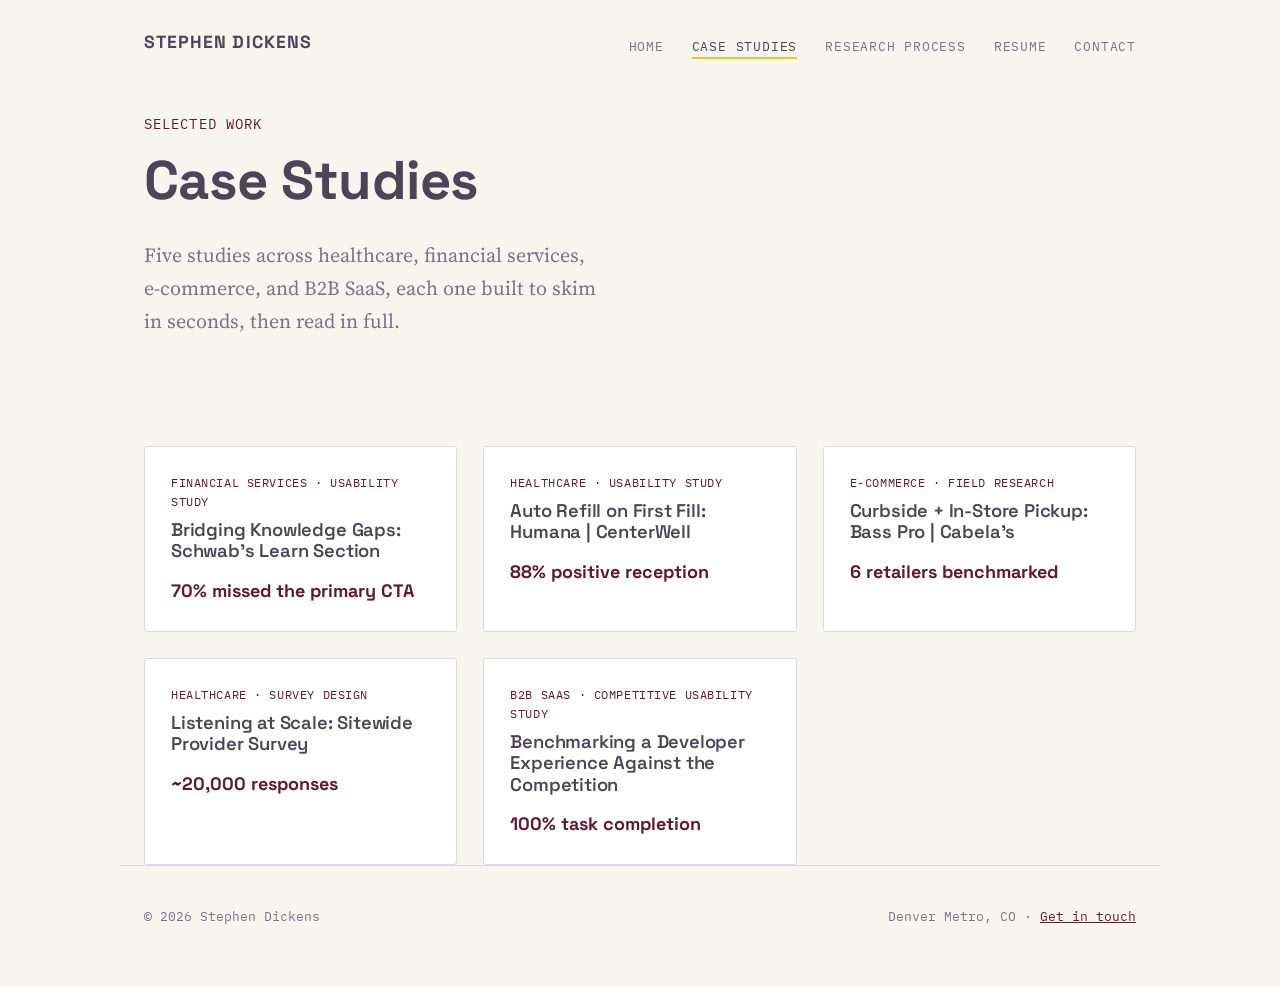
==== case-studies.html @ 7b3053c9 "Add files via upload" ====
<!DOCTYPE html>
<html lang="en">
<head>
<meta charset="UTF-8">
<meta name="viewport" content="width=device-width, initial-scale=1.0">
<title>Case Studies | Stephen Dickens</title>
<link rel="preconnect" href="https://fonts.googleapis.com">
<link href="https://fonts.googleapis.com/css2?family=Space+Grotesk:wght@500;700&family=Source+Serif+4:ital,wght@0,400;0,600;1,400&family=IBM+Plex+Mono:wght@400;500&display=swap" rel="stylesheet">
<link rel="stylesheet" href="style.css?v=27">
</head>
<body>

<nav class="site-nav">
  <a class="brand" href="index.html">Stephen Dickens</a>
  <ul>
    <li><a href="index.html">Home</a></li>
    <li><a href="case-studies.html" class="active">Case Studies</a></li>
    <li><a href="research-process.html">Research Process</a></li>
    <li><a href="resume.html">Resume</a></li>
    <li><a href="contact.html">Contact</a></li>
  </ul>
</nav>

<header class="hero">
  <div class="eyebrow">Selected Work</div>
  <h1>Case Studies</h1>
  <p class="hero-sub">Five studies across healthcare, financial services, e-commerce, and B2B SaaS, each one built to skim in seconds, then read in full.</p>
</header>

<section class="wrap-wide">
  <div class="cs-grid">
    <a class="cs-card" href="case-study-schwab.html">
      <div class="cs-eyebrow">Financial Services · Usability Study</div>
      <h3>Bridging Knowledge Gaps: Schwab's Learn Section</h3>
      <div class="cs-stat">70% missed the primary CTA</div>
    </a>
    <a class="cs-card" href="case-study-humana.html">
      <div class="cs-eyebrow">Healthcare · Usability Study</div>
      <h3>Auto Refill on First Fill: Humana | CenterWell</h3>
      <div class="cs-stat">88% positive reception</div>
    </a>
    <a class="cs-card" href="case-study-bass-pro.html">
      <div class="cs-eyebrow">E-commerce · Field Research</div>
      <h3>Curbside + In-Store Pickup: Bass Pro | Cabela's</h3>
      <div class="cs-stat">6 retailers benchmarked</div>
    </a>
    <a class="cs-card" href="case-study-cigna-survey.html">
      <div class="cs-eyebrow">Healthcare · Survey Design</div>
      <h3>Listening at Scale: Sitewide Provider Survey</h3>
      <div class="cs-stat">~20,000 responses</div>
    </a>
    <a class="cs-card" href="case-study-uipath.html">
      <div class="cs-eyebrow">B2B SaaS · Competitive Usability Study</div>
      <h3>Benchmarking a Developer Experience Against the Competition</h3>
      <div class="cs-stat">100% task completion</div>
    </a>
  </div>
</section>

<footer>
  <div>© 2026 Stephen Dickens</div>
  <div>Denver Metro, CO · <a href="contact.html">Get in touch</a></div>
</footer>

</body>
</html>
---- style.css ----
:root {
  --paper: #F7F5F0;
  --paper-dim: #F0EDF2;
  --ink: #4C4556;
  --ink-soft: #7A7387;
  --teal: #872642;
  --teal-deep: #5E1B2E;
  --amber: #F6C026;
  --rose: #A0D3F9;
  --line: #DCD7E0;
  --radius: 3px;
  --max-w: 780px;
  --max-w-wide: 1040px;
}

@media (prefers-reduced-motion: reduce) {
  * { animation-duration: 0.01ms !important; animation-iteration-count: 1 !important; transition-duration: 0.01ms !important; }
}

* { box-sizing: border-box; }

html { scroll-behavior: smooth; }

body {
  margin: 0;
  background: var(--paper);
  color: var(--ink);
  font-family: 'Source Serif 4', Georgia, serif;
  font-size: 18px;
  line-height: 1.65;
  -webkit-font-smoothing: antialiased;
}

h1, h2, h3, h4 {
  font-family: 'Space Grotesk', sans-serif;
  color: var(--ink);
  line-height: 1.15;
  margin: 0 0 0.5em 0;
  letter-spacing: -0.01em;
}

h1 { font-weight: 700; }
h2 { font-weight: 600; }
h3 { font-weight: 600; font-size: 1.05rem; }

a { color: var(--teal-deep); }
a:hover { color: var(--teal); }

.mono {
  font-family: 'IBM Plex Mono', monospace;
  letter-spacing: 0.01em;
}

/* -------- Nav -------- */
.site-nav {
  display: flex;
  justify-content: space-between;
  align-items: center;
  max-width: var(--max-w-wide);
  margin: 0 auto;
  padding: 28px 24px 12px;
}

.site-nav .brand {
  font-family: 'Space Grotesk', sans-serif;
  font-weight: 700;
  font-size: 1.1rem;
  text-decoration: none;
  color: var(--ink);
}

.site-nav ul {
  list-style: none;
  display: flex;
  gap: 28px;
  margin: 0;
  padding: 0;
}

.site-nav a {
  text-decoration: none;
  font-family: 'IBM Plex Mono', monospace;
  font-size: 0.82rem;
  text-transform: uppercase;
  letter-spacing: 0.06em;
  color: var(--ink-soft);
  border-bottom: 2px solid transparent;
  padding-bottom: 2px;
}

.site-nav a:hover, .site-nav a.active {
  color: var(--ink);
  border-bottom-color: var(--amber);
}

@media (max-width: 640px) {
  .site-nav { flex-direction: column; gap: 14px; align-items: flex-start; }
  .site-nav ul { gap: 18px; flex-wrap: wrap; }
}

/* -------- Field-note tag: signature element -------- */
.tag {
  display: inline-block;
  font-family: 'IBM Plex Mono', monospace;
  font-size: 0.72rem;
  font-weight: 500;
  text-transform: uppercase;
  letter-spacing: 0.05em;
  background: var(--ink);
  color: var(--paper);
  padding: 7px 16px;
  border-radius: 999px;
  line-height: 1.4;
}

.tag.amber { background: var(--amber); color: var(--ink); }
.tag.rose { background: var(--rose); color: var(--ink); }

.tag-row {
  display: flex;
  flex-wrap: wrap;
  gap: 10px;
  margin: 10px 0 0;
}

/* -------- Hero -------- */
.hero {
  max-width: var(--max-w-wide);
  margin: 0 auto;
  padding: 40px 24px 60px;
}

.hero .eyebrow {
  font-family: 'IBM Plex Mono', monospace;
  font-size: 0.85rem;
  color: var(--teal-deep);
  text-transform: uppercase;
  letter-spacing: 0.08em;
  margin-bottom: 14px;
}

.hero h1 {
  font-size: clamp(2.1rem, 5vw, 3.4rem);
  max-width: 14ch;
}

.hero-sub {
  font-family: 'Source Serif 4', serif;
  font-size: 1.25rem;
  color: var(--ink-soft);
  max-width: 46ch;
  margin-top: 18px;
}

/* -------- Layout helpers -------- */
.wrap { max-width: var(--max-w-wide); margin: 0 auto; padding: 0 24px; }
.wrap > p, .wrap > ul { max-width: 640px; }

.about-flex {
  display: flex;
  gap: 36px;
  align-items: flex-start;
}

.about-photo {
  flex-shrink: 0;
}

.about-photo img {
  width: 180px;
  height: 180px;
  border-radius: 50%;
  object-fit: cover;
  border: 3px solid var(--amber);
  display: block;
}

.about-text { max-width: 640px; }
.about-text h2 { margin-top: 0; }
.about-text > p { max-width: none; }

@media (max-width: 640px) {
  .about-flex {
    flex-direction: column;
    align-items: center;
    text-align: center;
  }
  .about-photo img { width: 140px; height: 140px; }
}
.wrap-wide { max-width: var(--max-w-wide); margin: 0 auto; padding: 0 24px; }

section { padding: 46px 0; }
section.divider { border-top: 1px solid var(--line); }

/* -------- Strength / stat grid -------- */
.stat-strip {
  display: flex;
  gap: 20px;
  background: var(--ink);
  color: var(--paper);
  border-radius: var(--radius);
  padding: 30px;
  margin: 24px 0;
}

.stat-strip > div {
  flex: 1 1 0;
  min-width: 0;
}

@media (max-width: 640px) {
  .stat-strip { flex-direction: column; }
}

.stat-strip .stat-num {
  font-family: 'Space Grotesk', sans-serif;
  font-weight: 700;
  font-size: 2.4rem;
  color: var(--amber);
  display: block;
  line-height: 1;
}

.stat-strip .stat-label {
  font-family: 'IBM Plex Mono', monospace;
  font-size: 0.78rem;
  text-transform: uppercase;
  letter-spacing: 0.04em;
  color: var(--paper);
  opacity: 0.85;
  margin-top: 8px;
  display: block;
}

.strength-grid {
  display: grid;
  grid-template-columns: repeat(auto-fit, minmax(230px, 1fr));
  gap: 22px;
  margin-top: 20px;
  margin-bottom: 20px;
}

.strength-grid .item h3 {
  color: var(--teal-deep);
  margin-bottom: 6px;
}

.strength-grid .item p {
  margin: 0;
  font-size: 0.98rem;
  color: var(--ink-soft);
}

/* -------- Buttons / CTA -------- */
.btn {
  display: inline-block;
  font-family: 'IBM Plex Mono', monospace;
  font-size: 0.85rem;
  text-transform: uppercase;
  letter-spacing: 0.05em;
  text-decoration: none;
  background: var(--ink);
  color: var(--paper);
  padding: 12px 22px;
  border-radius: var(--radius);
  border: 1px solid var(--ink);
}

.btn:hover { background: var(--teal-deep); border-color: var(--teal-deep); color: var(--paper); }

.btn.outline {
  background: transparent;
  color: var(--ink);
}
.btn.outline:hover { background: var(--ink); color: var(--paper); }

/* -------- Case study cards (index) -------- */
.cs-grid {
  display: grid;
  grid-template-columns: repeat(auto-fit, minmax(280px, 1fr));
  gap: 26px;
  margin-top: 28px;
}

.cs-card {
  background: white;
  border: 1px solid var(--line);
  border-radius: var(--radius);
  padding: 26px;
  text-decoration: none;
  color: var(--ink);
  display: block;
  position: relative;
  transition: transform 0.15s ease, box-shadow 0.15s ease;
}

.cs-card:hover {
  transform: translateY(-3px);
  box-shadow: 0 8px 20px rgba(28,43,57,0.08);
}

.cs-card .cs-eyebrow {
  font-family: 'IBM Plex Mono', monospace;
  font-size: 0.72rem;
  text-transform: uppercase;
  color: var(--teal-deep);
  letter-spacing: 0.05em;
}

.cs-card h3 {
  margin-top: 8px;
  font-size: 1.15rem;
}

.cs-card .cs-stat {
  margin-top: 14px;
  font-family: 'Space Grotesk', sans-serif;
  font-weight: 700;
  color: var(--teal-deep);
}

/* -------- Case study page -------- */
.cs-header {
  max-width: var(--max-w-wide);
  margin: 0 auto;
  padding: 10px 24px 30px;
}

.cs-header .company {
  font-family: 'IBM Plex Mono', monospace;
  font-size: 0.85rem;
  text-transform: uppercase;
  letter-spacing: 0.06em;
  color: var(--teal-deep);
}

.cs-header h1 {
  font-size: clamp(1.9rem, 4vw, 2.7rem);
  max-width: 22ch;
  margin-top: 10px;
}

.skim-box {
  max-width: var(--max-w-wide);
  margin: 0 auto 10px;
  padding: 0 24px;
}

.problem-outcome {
  background: var(--paper-dim);
  border-left: 4px solid var(--rose);
  border-radius: var(--radius);
  padding: 22px 26px;
  margin: 26px 0;
  font-size: 1.05rem;
}

.problem-outcome strong { color: var(--teal-deep); }

details.full-detail {
  max-width: var(--max-w-wide);
  margin: 10px auto 60px;
  padding: 0 24px;
}

details.full-detail summary {
  cursor: pointer;
  list-style: none;
  font-family: 'IBM Plex Mono', monospace;
  text-transform: uppercase;
  font-size: 0.85rem;
  letter-spacing: 0.06em;
  color: var(--ink);
  background: var(--paper-dim);
  border: 1px solid var(--line);
  border-radius: var(--radius);
  padding: 14px 20px;
  display: flex;
  justify-content: space-between;
  align-items: center;
}

details.full-detail summary::-webkit-details-marker { display: none; }

details.full-detail summary::after {
  content: "+ Expand";
  color: var(--teal-deep);
}

details.full-detail[open] summary::after {
  content: "\2212 Collapse";
}

details.full-detail summary:focus-visible,
a:focus-visible, button:focus-visible {
  outline: 2px solid var(--amber);
  outline-offset: 2px;
}

.detail-body { max-width: var(--max-w-wide); margin: 0 auto; padding-top: 30px; }
.detail-body > p, .detail-body > ul, .detail-body .finding, .detail-body blockquote.pull { max-width: 640px; }

.detail-body h3 {
  margin-top: 38px;
  padding-bottom: 8px;
  border-bottom: 1px solid var(--line);
  color: var(--teal-deep);
}

.detail-body h3:first-child { margin-top: 10px; }

.finding {
  margin: 20px 0;
  padding-left: 18px;
  border-left: 3px solid var(--amber);
}

.finding .finding-stat {
  font-family: 'Space Grotesk', sans-serif;
  font-weight: 700;
  color: var(--teal-deep);
}

.blueprint {
  margin: 30px 0 12px;
  border: 1px solid var(--line);
  border-radius: var(--radius);
  overflow: hidden;
}

.blueprint-title {
  background: var(--ink);
  color: var(--paper);
  font-family: 'Space Grotesk', sans-serif;
  font-weight: 700;
  font-size: 0.9rem;
  padding: 12px 16px;
}

.bp-header-row, .bp-row {
  display: grid;
  grid-template-columns: 130px repeat(6, 1fr);
}

.bp-header-row { background: var(--paper-dim); }

.bp-header-cell {
  padding: 8px 8px;
  font-family: 'IBM Plex Mono', monospace;
  font-size: 0.66rem;
  text-transform: uppercase;
  letter-spacing: 0.02em;
  color: var(--ink-soft);
  border-right: 1px solid var(--line);
}
.bp-header-cell:last-child { border-right: none; }
.bp-header-cell:first-child { background: var(--ink); }

.bp-row { border-top: 1px solid var(--line); }

.bp-label {
  background: var(--paper-dim);
  font-family: 'IBM Plex Mono', monospace;
  font-size: 0.65rem;
  text-transform: uppercase;
  letter-spacing: 0.02em;
  color: var(--ink-soft);
  padding: 10px 10px;
  display: flex;
  align-items: center;
  border-right: 1px solid var(--line);
}

.bp-cell {
  padding: 9px 9px;
  font-family: 'Source Serif 4', serif;
  font-size: 0.78rem;
  color: var(--ink);
  border-right: 1px solid var(--line);
  display: flex;
  align-items: center;
  line-height: 1.3;
}
.bp-cell:last-child { border-right: none; }

.bp-cell.empty {
  color: var(--line);
  font-family: 'IBM Plex Mono', monospace;
}

.bp-row.customer .bp-cell { background: rgba(246,192,38,0.16); }
.bp-row.frontstage-emp .bp-cell, .bp-row.frontstage-tech .bp-cell { background: rgba(160,211,249,0.18); }
.bp-row.backstage .bp-cell { background: rgba(76,69,86,0.06); }
.bp-row.support .bp-cell { background: rgba(135,38,66,0.06); }

.bp-cell.friction {
  border: 1.5px solid var(--teal) !important;
  background: rgba(135,38,66,0.14) !important;
  font-weight: 500;
}

.bp-cell.improved {
  border: 1.5px solid var(--amber) !important;
  background: rgba(246,192,38,0.28) !important;
  font-weight: 500;
}

.blueprint-caption {
  font-family: 'IBM Plex Mono', monospace;
  font-size: 0.75rem;
  color: var(--ink-soft);
  padding: 10px 16px 14px;
  background: var(--paper-dim);
}

.cs-visual {
  max-width: 640px;
  margin: 26px 0;
}

.cs-visual svg {
  width: 100%;
  height: auto;
  border-radius: var(--radius);
}

.cs-visual figcaption {
  font-family: 'IBM Plex Mono', monospace;
  font-size: 0.75rem;
  color: var(--ink-soft);
  margin-top: 8px;
}

.stat-bar-row {
  display: flex;
  align-items: center;
  gap: 14px;
  margin-bottom: 12px;
}

.stat-bar-label {
  font-family: 'IBM Plex Mono', monospace;
  font-size: 0.8rem;
  color: var(--ink);
  width: 140px;
  flex-shrink: 0;
}

.stat-bar-track {
  flex: 1;
  background: var(--paper-dim);
  border-radius: var(--radius);
  overflow: hidden;
  height: 26px;
}

.stat-bar-fill {
  height: 100%;
  display: flex;
  align-items: center;
  justify-content: flex-end;
  padding-right: 10px;
  font-family: 'IBM Plex Mono', monospace;
  font-size: 0.75rem;
  font-weight: 500;
  color: var(--ink);
  box-sizing: border-box;
}

.stat-bar-fill.rose { background: var(--teal); color: var(--paper); }
.stat-bar-fill.blue { background: var(--rose); }

blockquote.pull {
  font-family: 'Source Serif 4', serif;
  font-style: italic;
  font-size: 1.15rem;
  color: var(--ink);
  border-left: 3px solid var(--teal);
  margin: 22px 0;
  padding: 6px 0 6px 22px;
}

.timeline-note {
  font-family: 'IBM Plex Mono', monospace;
  font-size: 0.8rem;
  color: var(--ink-soft);
}

footer {
  max-width: var(--max-w-wide);
  margin: 0 auto;
  padding: 40px 24px 60px;
  border-top: 1px solid var(--line);
  font-family: 'IBM Plex Mono', monospace;
  font-size: 0.8rem;
  color: var(--ink-soft);
  display: flex;
  justify-content: space-between;
  flex-wrap: wrap;
  gap: 12px;
}
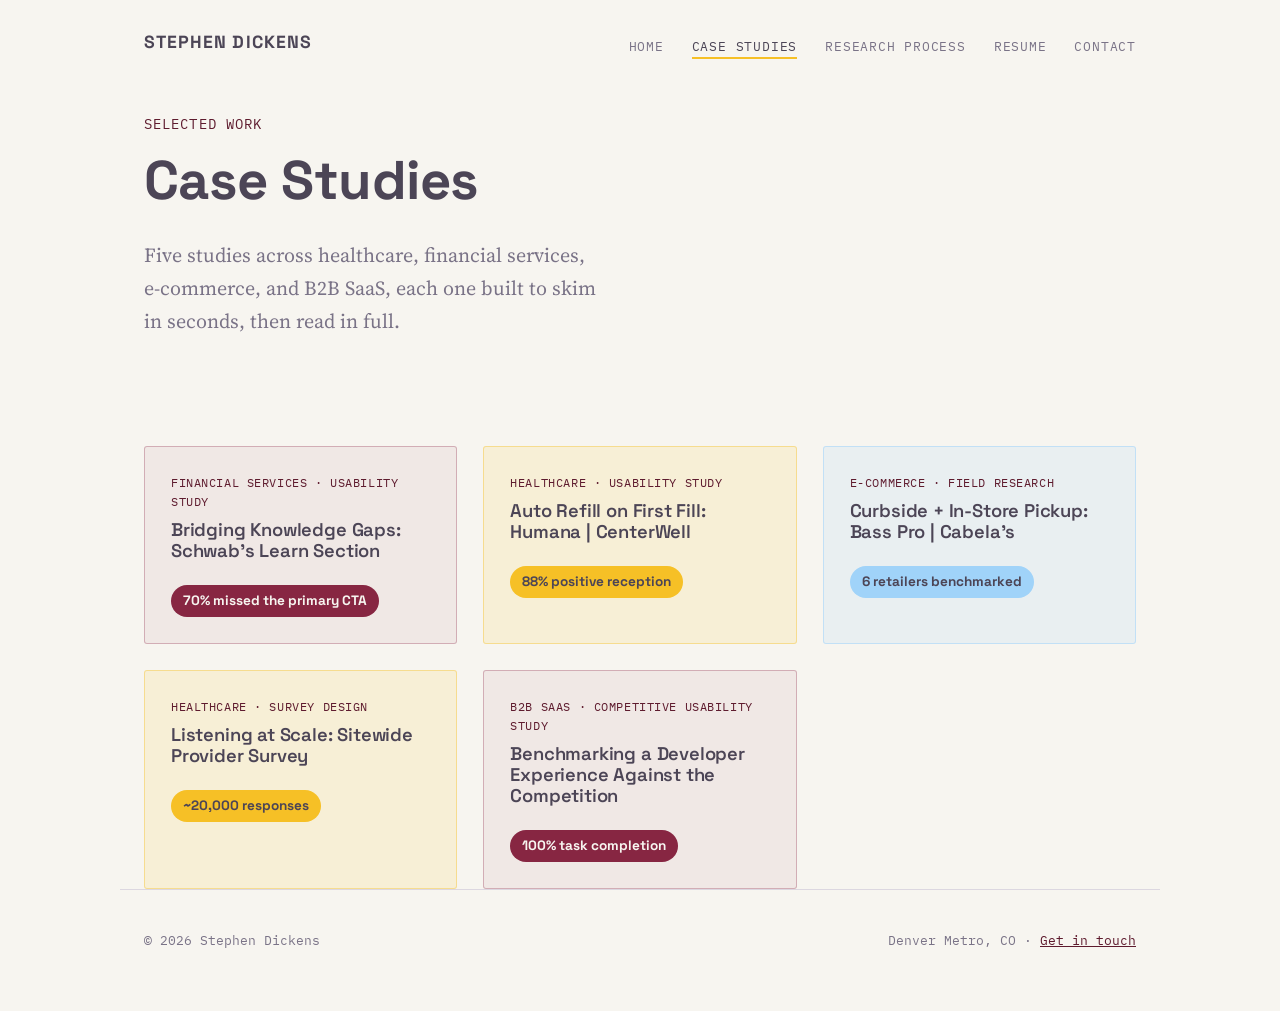
==== commit 0880af2b: "Add files via upload" ====
--- a/case-studies.html
+++ b/case-studies.html
@@ -6,7 +6,7 @@
 <title>Case Studies | Stephen Dickens</title>
 <link rel="preconnect" href="https://fonts.googleapis.com">
 <link href="https://fonts.googleapis.com/css2?family=Space+Grotesk:wght@500;700&family=Source+Serif+4:ital,wght@0,400;0,600;1,400&family=IBM+Plex+Mono:wght@400;500&display=swap" rel="stylesheet">
-<link rel="stylesheet" href="style.css?v=27">
+<link rel="stylesheet" href="style.css?v=29">
 </head>
 <body>
 
@@ -29,27 +29,27 @@
 
 <section class="wrap-wide">
   <div class="cs-grid">
-    <a class="cs-card" href="case-study-schwab.html">
+    <a class="cs-card variant-maroon" href="case-study-schwab.html">
       <div class="cs-eyebrow">Financial Services · Usability Study</div>
       <h3>Bridging Knowledge Gaps: Schwab's Learn Section</h3>
       <div class="cs-stat">70% missed the primary CTA</div>
     </a>
-    <a class="cs-card" href="case-study-humana.html">
+    <a class="cs-card variant-gold" href="case-study-humana.html">
       <div class="cs-eyebrow">Healthcare · Usability Study</div>
       <h3>Auto Refill on First Fill: Humana | CenterWell</h3>
       <div class="cs-stat">88% positive reception</div>
     </a>
-    <a class="cs-card" href="case-study-bass-pro.html">
+    <a class="cs-card variant-blue" href="case-study-bass-pro.html">
       <div class="cs-eyebrow">E-commerce · Field Research</div>
       <h3>Curbside + In-Store Pickup: Bass Pro | Cabela's</h3>
       <div class="cs-stat">6 retailers benchmarked</div>
     </a>
-    <a class="cs-card" href="case-study-cigna-survey.html">
+    <a class="cs-card variant-gold" href="case-study-cigna-survey.html">
       <div class="cs-eyebrow">Healthcare · Survey Design</div>
       <h3>Listening at Scale: Sitewide Provider Survey</h3>
       <div class="cs-stat">~20,000 responses</div>
     </a>
-    <a class="cs-card" href="case-study-uipath.html">
+    <a class="cs-card variant-maroon" href="case-study-uipath.html">
       <div class="cs-eyebrow">B2B SaaS · Competitive Usability Study</div>
       <h3>Benchmarking a Developer Experience Against the Competition</h3>
       <div class="cs-stat">100% task completion</div>
--- a/style.css
+++ b/style.css
@@ -98,7 +98,7 @@
   .site-nav ul { gap: 18px; flex-wrap: wrap; }
 }
 
-/* -------- Field-note tag: signature element -------- */
+/* -------- Field-note tag: signature element (now solid pill chips) -------- */
 .tag {
   display: inline-block;
   font-family: 'IBM Plex Mono', monospace;
@@ -155,16 +155,19 @@
 /* -------- Layout helpers -------- */
 .wrap { max-width: var(--max-w-wide); margin: 0 auto; padding: 0 24px; }
 .wrap > p, .wrap > ul { max-width: 640px; }
-
+.wrap-wide { max-width: var(--max-w-wide); margin: 0 auto; padding: 0 24px; }
+
+section { padding: 46px 0; }
+section.divider { border-top: 1px solid var(--line); }
+
+/* -------- About photo -------- */
 .about-flex {
   display: flex;
   gap: 36px;
   align-items: flex-start;
 }
 
-.about-photo {
-  flex-shrink: 0;
-}
+.about-photo { flex-shrink: 0; }
 
 .about-photo img {
   width: 180px;
@@ -180,17 +183,9 @@
 .about-text > p { max-width: none; }
 
 @media (max-width: 640px) {
-  .about-flex {
-    flex-direction: column;
-    align-items: center;
-    text-align: center;
-  }
+  .about-flex { flex-direction: column; align-items: center; text-align: center; }
   .about-photo img { width: 140px; height: 140px; }
 }
-.wrap-wide { max-width: var(--max-w-wide); margin: 0 auto; padding: 0 24px; }
-
-section { padding: 46px 0; }
-section.divider { border-top: 1px solid var(--line); }
 
 /* -------- Strength / stat grid -------- */
 .stat-strip {
@@ -203,14 +198,7 @@
   margin: 24px 0;
 }
 
-.stat-strip > div {
-  flex: 1 1 0;
-  min-width: 0;
-}
-
-@media (max-width: 640px) {
-  .stat-strip { flex-direction: column; }
-}
+.stat-strip > div { flex: 1 1 0; min-width: 0; }
 
 .stat-strip .stat-num {
   font-family: 'Space Grotesk', sans-serif;
@@ -232,6 +220,10 @@
   display: block;
 }
 
+@media (max-width: 640px) {
+  .stat-strip { flex-direction: column; }
+}
+
 .strength-grid {
   display: grid;
   grid-template-columns: repeat(auto-fit, minmax(230px, 1fr));
@@ -240,16 +232,8 @@
   margin-bottom: 20px;
 }
 
-.strength-grid .item h3 {
-  color: var(--teal-deep);
-  margin-bottom: 6px;
-}
-
-.strength-grid .item p {
-  margin: 0;
-  font-size: 0.98rem;
-  color: var(--ink-soft);
-}
+.strength-grid .item h3 { color: var(--teal-deep); margin-bottom: 6px; }
+.strength-grid .item p { margin: 0; font-size: 0.98rem; color: var(--ink-soft); }
 
 /* -------- Buttons / CTA -------- */
 .btn {
@@ -267,11 +251,7 @@
 }
 
 .btn:hover { background: var(--teal-deep); border-color: var(--teal-deep); color: var(--paper); }
-
-.btn.outline {
-  background: transparent;
-  color: var(--ink);
-}
+.btn.outline { background: transparent; color: var(--ink); }
 .btn.outline:hover { background: var(--ink); color: var(--paper); }
 
 /* -------- Case study cards (index) -------- */
@@ -294,10 +274,7 @@
   transition: transform 0.15s ease, box-shadow 0.15s ease;
 }
 
-.cs-card:hover {
-  transform: translateY(-3px);
-  box-shadow: 0 8px 20px rgba(28,43,57,0.08);
-}
+.cs-card:hover { transform: translateY(-3px); box-shadow: 0 8px 20px rgba(28,43,57,0.08); }
 
 .cs-card .cs-eyebrow {
   font-family: 'IBM Plex Mono', monospace;
@@ -307,17 +284,28 @@
   letter-spacing: 0.05em;
 }
 
-.cs-card h3 {
-  margin-top: 8px;
-  font-size: 1.15rem;
-}
+.cs-card h3 { margin-top: 8px; font-size: 1.15rem; }
 
 .cs-card .cs-stat {
+  display: inline-block;
   margin-top: 14px;
   font-family: 'Space Grotesk', sans-serif;
   font-weight: 700;
-  color: var(--teal-deep);
-}
+  font-size: 0.85rem;
+  padding: 5px 12px;
+  border-radius: 999px;
+  background: var(--ink);
+  color: var(--paper);
+}
+
+.cs-card.variant-maroon { background: rgba(135,38,66,0.06); border-color: rgba(135,38,66,0.3); }
+.cs-card.variant-maroon .cs-stat { background: var(--teal); color: var(--paper); }
+
+.cs-card.variant-gold { background: rgba(246,192,38,0.12); border-color: rgba(246,192,38,0.4); }
+.cs-card.variant-gold .cs-stat { background: var(--amber); color: var(--ink); }
+
+.cs-card.variant-blue { background: rgba(160,211,249,0.16); border-color: rgba(160,211,249,0.55); }
+.cs-card.variant-blue .cs-stat { background: var(--rose); color: var(--ink); }
 
 /* -------- Case study page -------- */
 .cs-header {
@@ -340,11 +328,7 @@
   margin-top: 10px;
 }
 
-.skim-box {
-  max-width: var(--max-w-wide);
-  margin: 0 auto 10px;
-  padding: 0 24px;
-}
+.skim-box { max-width: var(--max-w-wide); margin: 0 auto 10px; padding: 0 24px; }
 
 .problem-outcome {
   background: var(--paper-dim);
@@ -381,15 +365,8 @@
 }
 
 details.full-detail summary::-webkit-details-marker { display: none; }
-
-details.full-detail summary::after {
-  content: "+ Expand";
-  color: var(--teal-deep);
-}
-
-details.full-detail[open] summary::after {
-  content: "\2212 Collapse";
-}
+details.full-detail summary::after { content: "+ Expand"; color: var(--teal-deep); }
+details.full-detail[open] summary::after { content: "\2212 Collapse"; }
 
 details.full-detail summary:focus-visible,
 a:focus-visible, button:focus-visible {
@@ -409,182 +386,79 @@
 
 .detail-body h3:first-child { margin-top: 10px; }
 
-.finding {
-  margin: 20px 0;
-  padding-left: 18px;
-  border-left: 3px solid var(--amber);
-}
-
-.finding .finding-stat {
-  font-family: 'Space Grotesk', sans-serif;
-  font-weight: 700;
-  color: var(--teal-deep);
-}
-
-.blueprint {
-  margin: 30px 0 12px;
-  border: 1px solid var(--line);
-  border-radius: var(--radius);
-  overflow: hidden;
-}
-
-.blueprint-title {
-  background: var(--ink);
-  color: var(--paper);
-  font-family: 'Space Grotesk', sans-serif;
-  font-weight: 700;
-  font-size: 0.9rem;
-  padding: 12px 16px;
-}
-
-.bp-header-row, .bp-row {
-  display: grid;
-  grid-template-columns: 130px repeat(6, 1fr);
-}
-
+.finding { margin: 20px 0; padding-left: 18px; border-left: 3px solid var(--amber); }
+.finding .finding-stat { font-family: 'Space Grotesk', sans-serif; font-weight: 700; color: var(--teal-deep); }
+
+blockquote.pull {
+  font-family: 'Source Serif 4', serif;
+  font-style: italic;
+  font-size: 1.15rem;
+  color: var(--ink);
+  border-left: 3px solid var(--teal);
+  margin: 22px 0;
+  padding: 6px 0 6px 22px;
+}
+
+.timeline-note { font-family: 'IBM Plex Mono', monospace; font-size: 0.8rem; color: var(--ink-soft); }
+
+/* -------- Recreated visual figures (wireframes, charts, diagrams) -------- */
+.cs-visual { max-width: 640px; margin: 26px 0; }
+.cs-visual svg { width: 100%; height: auto; border-radius: var(--radius); }
+.cs-visual figcaption { font-family: 'IBM Plex Mono', monospace; font-size: 0.75rem; color: var(--ink-soft); margin-top: 8px; }
+
+.stat-bar-row { display: flex; align-items: center; gap: 14px; margin-bottom: 12px; }
+.stat-bar-label { font-family: 'IBM Plex Mono', monospace; font-size: 0.8rem; color: var(--ink); width: 140px; flex-shrink: 0; }
+.stat-bar-track { flex: 1; background: var(--paper-dim); border-radius: var(--radius); overflow: hidden; height: 26px; }
+.stat-bar-fill { height: 100%; display: flex; align-items: center; justify-content: flex-end; padding-right: 10px; font-family: 'IBM Plex Mono', monospace; font-size: 0.75rem; font-weight: 500; color: var(--ink); box-sizing: border-box; }
+.stat-bar-fill.rose { background: var(--teal); color: var(--paper); }
+.stat-bar-fill.blue { background: var(--rose); }
+
+/* -------- Service blueprint swimlane component -------- */
+.blueprint { margin: 30px 0 12px; border: 1px solid var(--line); border-radius: var(--radius); overflow: hidden; }
+.blueprint-title { background: var(--ink); color: var(--paper); font-family: 'Space Grotesk', sans-serif; font-weight: 700; font-size: 0.9rem; padding: 12px 16px; }
+.bp-header-row, .bp-row { display: grid; grid-template-columns: 130px repeat(6, 1fr); }
 .bp-header-row { background: var(--paper-dim); }
-
-.bp-header-cell {
-  padding: 8px 8px;
-  font-family: 'IBM Plex Mono', monospace;
-  font-size: 0.66rem;
-  text-transform: uppercase;
-  letter-spacing: 0.02em;
-  color: var(--ink-soft);
-  border-right: 1px solid var(--line);
-}
+.bp-header-cell { padding: 8px 8px; font-family: 'IBM Plex Mono', monospace; font-size: 0.66rem; text-transform: uppercase; letter-spacing: 0.02em; color: var(--ink-soft); border-right: 1px solid var(--line); }
 .bp-header-cell:last-child { border-right: none; }
 .bp-header-cell:first-child { background: var(--ink); }
-
 .bp-row { border-top: 1px solid var(--line); }
-
-.bp-label {
-  background: var(--paper-dim);
-  font-family: 'IBM Plex Mono', monospace;
-  font-size: 0.65rem;
-  text-transform: uppercase;
-  letter-spacing: 0.02em;
-  color: var(--ink-soft);
-  padding: 10px 10px;
-  display: flex;
-  align-items: center;
-  border-right: 1px solid var(--line);
-}
-
-.bp-cell {
-  padding: 9px 9px;
-  font-family: 'Source Serif 4', serif;
-  font-size: 0.78rem;
-  color: var(--ink);
-  border-right: 1px solid var(--line);
-  display: flex;
-  align-items: center;
-  line-height: 1.3;
-}
+.bp-label { background: var(--paper-dim); font-family: 'IBM Plex Mono', monospace; font-size: 0.65rem; text-transform: uppercase; letter-spacing: 0.02em; color: var(--ink-soft); padding: 10px 10px; display: flex; align-items: center; border-right: 1px solid var(--line); }
+.bp-cell { padding: 9px 9px; font-family: 'Source Serif 4', serif; font-size: 0.78rem; color: var(--ink); border-right: 1px solid var(--line); display: flex; align-items: center; line-height: 1.3; }
 .bp-cell:last-child { border-right: none; }
-
-.bp-cell.empty {
-  color: var(--line);
-  font-family: 'IBM Plex Mono', monospace;
-}
-
+.bp-cell.empty { color: var(--line); font-family: 'IBM Plex Mono', monospace; }
 .bp-row.customer .bp-cell { background: rgba(246,192,38,0.16); }
 .bp-row.frontstage-emp .bp-cell, .bp-row.frontstage-tech .bp-cell { background: rgba(160,211,249,0.18); }
 .bp-row.backstage .bp-cell { background: rgba(76,69,86,0.06); }
 .bp-row.support .bp-cell { background: rgba(135,38,66,0.06); }
-
-.bp-cell.friction {
-  border: 1.5px solid var(--teal) !important;
-  background: rgba(135,38,66,0.14) !important;
-  font-weight: 500;
-}
-
-.bp-cell.improved {
-  border: 1.5px solid var(--amber) !important;
-  background: rgba(246,192,38,0.28) !important;
-  font-weight: 500;
-}
-
-.blueprint-caption {
-  font-family: 'IBM Plex Mono', monospace;
-  font-size: 0.75rem;
-  color: var(--ink-soft);
-  padding: 10px 16px 14px;
-  background: var(--paper-dim);
-}
-
-.cs-visual {
+.bp-cell.friction { border: 1.5px solid var(--teal) !important; background: rgba(135,38,66,0.14) !important; font-weight: 500; }
+.bp-cell.improved { border: 1.5px solid var(--amber) !important; background: rgba(246,192,38,0.28) !important; font-weight: 500; }
+.blueprint-caption { font-family: 'IBM Plex Mono', monospace; font-size: 0.75rem; color: var(--ink-soft); padding: 10px 16px 14px; background: var(--paper-dim); }
+
+/* -------- Reflection component -------- */
+.reflection {
+  border-left: 3px solid var(--rose);
+  padding-left: 18px;
+  margin: 26px 0;
   max-width: 640px;
-  margin: 26px 0;
-}
-
-.cs-visual svg {
-  width: 100%;
-  height: auto;
-  border-radius: var(--radius);
-}
-
-.cs-visual figcaption {
-  font-family: 'IBM Plex Mono', monospace;
-  font-size: 0.75rem;
-  color: var(--ink-soft);
-  margin-top: 8px;
-}
-
-.stat-bar-row {
-  display: flex;
-  align-items: center;
-  gap: 14px;
-  margin-bottom: 12px;
-}
-
-.stat-bar-label {
-  font-family: 'IBM Plex Mono', monospace;
-  font-size: 0.8rem;
-  color: var(--ink);
-  width: 140px;
-  flex-shrink: 0;
-}
-
-.stat-bar-track {
-  flex: 1;
-  background: var(--paper-dim);
-  border-radius: var(--radius);
-  overflow: hidden;
-  height: 26px;
-}
-
-.stat-bar-fill {
-  height: 100%;
-  display: flex;
-  align-items: center;
-  justify-content: flex-end;
-  padding-right: 10px;
-  font-family: 'IBM Plex Mono', monospace;
-  font-size: 0.75rem;
-  font-weight: 500;
-  color: var(--ink);
-  box-sizing: border-box;
-}
-
-.stat-bar-fill.rose { background: var(--teal); color: var(--paper); }
-.stat-bar-fill.blue { background: var(--rose); }
-
-blockquote.pull {
-  font-family: 'Source Serif 4', serif;
-  font-style: italic;
-  font-size: 1.15rem;
-  color: var(--ink);
-  border-left: 3px solid var(--teal);
-  margin: 22px 0;
-  padding: 6px 0 6px 22px;
-}
-
-.timeline-note {
-  font-family: 'IBM Plex Mono', monospace;
-  font-size: 0.8rem;
-  color: var(--ink-soft);
-}
+}
+.reflection p { font-style: italic; color: var(--ink-soft); margin: 0; }
+.reflection .reflection-label {
+  display: block;
+  font-family: 'IBM Plex Mono', monospace;
+  font-style: normal;
+  font-size: 0.72rem;
+  text-transform: uppercase;
+  letter-spacing: 0.05em;
+  color: var(--teal-deep);
+  margin-bottom: 8px;
+}
+
+/* -------- Contact page -------- */
+.contact-grid { display: grid; grid-template-columns: repeat(auto-fit, minmax(220px, 1fr)); gap: 20px; margin-top: 30px; }
+.contact-card { background: white; border: 1px solid var(--line); border-radius: var(--radius); padding: 26px; text-decoration: none; color: var(--ink); display: block; }
+.contact-card:hover { border-color: var(--teal); }
+.contact-card .c-label { font-family: 'IBM Plex Mono', monospace; font-size: 0.72rem; text-transform: uppercase; letter-spacing: 0.05em; color: var(--teal-deep); }
+.contact-card .c-value { font-family: 'Space Grotesk', sans-serif; font-weight: 600; font-size: 1.1rem; margin-top: 8px; }
 
 footer {
   max-width: var(--max-w-wide);
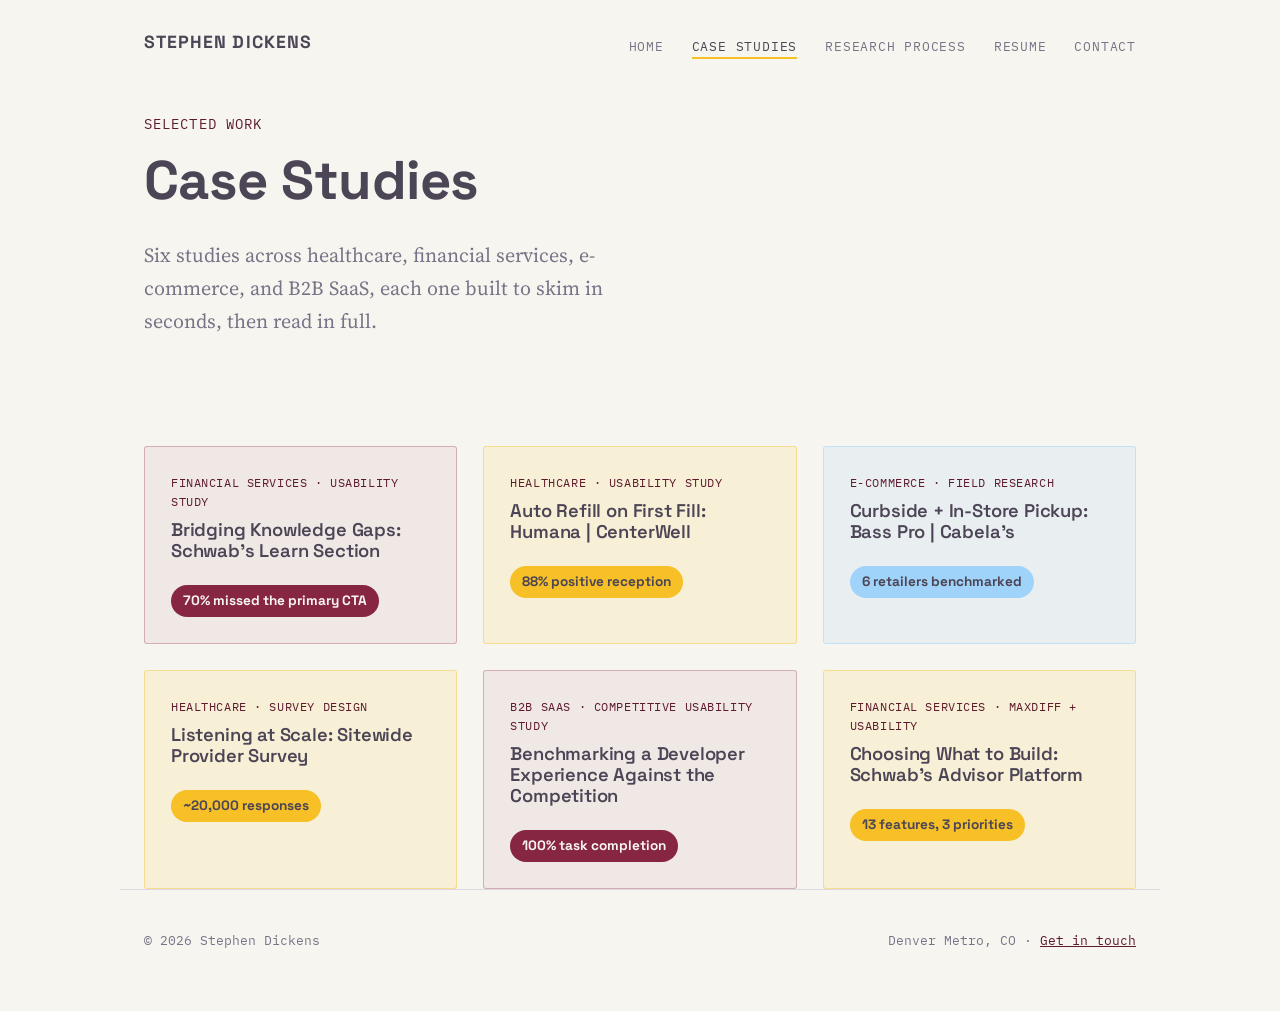
==== commit b37ba6e9: "Add files via upload" ====
--- a/case-studies.html
+++ b/case-studies.html
@@ -24,7 +24,7 @@
 <header class="hero">
   <div class="eyebrow">Selected Work</div>
   <h1>Case Studies</h1>
-  <p class="hero-sub">Five studies across healthcare, financial services, e-commerce, and B2B SaaS, each one built to skim in seconds, then read in full.</p>
+  <p class="hero-sub">Six studies across healthcare, financial services, e-commerce, and B2B SaaS, each one built to skim in seconds, then read in full.</p>
 </header>
 
 <section class="wrap-wide">
@@ -54,6 +54,11 @@
       <h3>Benchmarking a Developer Experience Against the Competition</h3>
       <div class="cs-stat">100% task completion</div>
     </a>
+    <a class="cs-card variant-gold" href="case-study-schwab-advisor.html">
+      <div class="cs-eyebrow">Financial Services · MaxDiff + Usability</div>
+      <h3>Choosing What to Build: Schwab's Advisor Platform</h3>
+      <div class="cs-stat">13 features, 3 priorities</div>
+    </a>
   </div>
 </section>
 
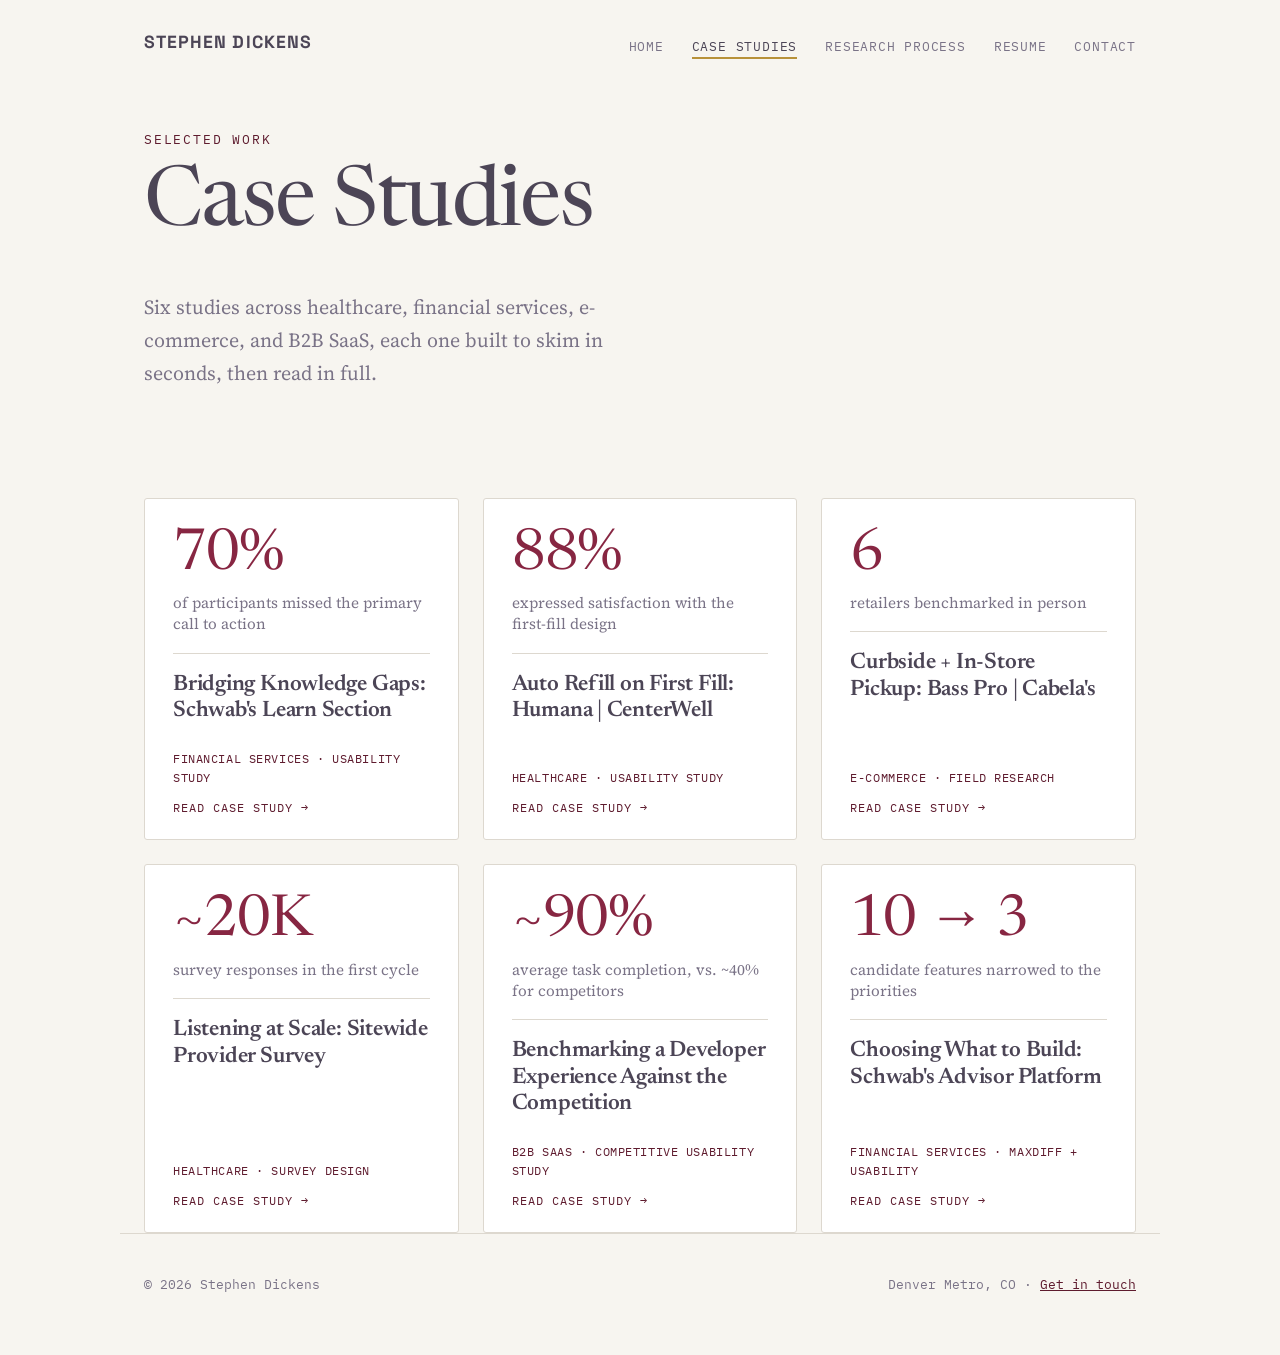
==== commit 75874e8d: "Add files via upload" ====
--- a/case-studies.html
+++ b/case-studies.html
@@ -5,8 +5,8 @@
 <meta name="viewport" content="width=device-width, initial-scale=1.0">
 <title>Case Studies | Stephen Dickens</title>
 <link rel="preconnect" href="https://fonts.googleapis.com">
-<link href="https://fonts.googleapis.com/css2?family=Space+Grotesk:wght@500;700&family=Source+Serif+4:ital,wght@0,400;0,600;1,400&family=IBM+Plex+Mono:wght@400;500&display=swap" rel="stylesheet">
-<link rel="stylesheet" href="style.css?v=29">
+<link href="https://fonts.googleapis.com/css2?family=Newsreader:opsz,wght@6..72,400;6..72,600&family=Space+Grotesk:wght@500;700&family=Source+Serif+4:ital,wght@0,400;0,600;1,400&family=IBM+Plex+Mono:wght@400;500&display=swap" rel="stylesheet">
+<link rel="stylesheet" href="style.css?v=33">
 </head>
 <body>
 
@@ -29,35 +29,35 @@
 
 <section class="wrap-wide">
   <div class="cs-grid">
-    <a class="cs-card variant-maroon" href="case-study-schwab.html">
-      <div class="cs-eyebrow">Financial Services · Usability Study</div>
+    <a class="cs-card" href="case-study-schwab.html">
+      <div class="cs-result"><span class="cs-num">70%</span><span class="cs-num-label">of participants missed the primary call to action</span></div>
       <h3>Bridging Knowledge Gaps: Schwab's Learn Section</h3>
-      <div class="cs-stat">70% missed the primary CTA</div>
+      <div class="cs-foot"><span class="cs-eyebrow">Financial Services · Usability Study</span><span class="cs-more">Read case study &rarr;</span></div>
     </a>
-    <a class="cs-card variant-gold" href="case-study-humana.html">
-      <div class="cs-eyebrow">Healthcare · Usability Study</div>
+    <a class="cs-card" href="case-study-humana.html">
+      <div class="cs-result"><span class="cs-num">88%</span><span class="cs-num-label">expressed satisfaction with the first-fill design</span></div>
       <h3>Auto Refill on First Fill: Humana | CenterWell</h3>
-      <div class="cs-stat">88% positive reception</div>
+      <div class="cs-foot"><span class="cs-eyebrow">Healthcare · Usability Study</span><span class="cs-more">Read case study &rarr;</span></div>
     </a>
-    <a class="cs-card variant-blue" href="case-study-bass-pro.html">
-      <div class="cs-eyebrow">E-commerce · Field Research</div>
+    <a class="cs-card" href="case-study-bass-pro.html">
+      <div class="cs-result"><span class="cs-num">6</span><span class="cs-num-label">retailers benchmarked in person</span></div>
       <h3>Curbside + In-Store Pickup: Bass Pro | Cabela's</h3>
-      <div class="cs-stat">6 retailers benchmarked</div>
+      <div class="cs-foot"><span class="cs-eyebrow">E-commerce · Field Research</span><span class="cs-more">Read case study &rarr;</span></div>
     </a>
-    <a class="cs-card variant-gold" href="case-study-cigna-survey.html">
-      <div class="cs-eyebrow">Healthcare · Survey Design</div>
+    <a class="cs-card" href="case-study-cigna-survey.html">
+      <div class="cs-result"><span class="cs-num">~20K</span><span class="cs-num-label">survey responses in the first cycle</span></div>
       <h3>Listening at Scale: Sitewide Provider Survey</h3>
-      <div class="cs-stat">~20,000 responses</div>
+      <div class="cs-foot"><span class="cs-eyebrow">Healthcare · Survey Design</span><span class="cs-more">Read case study &rarr;</span></div>
     </a>
-    <a class="cs-card variant-maroon" href="case-study-uipath.html">
-      <div class="cs-eyebrow">B2B SaaS · Competitive Usability Study</div>
+    <a class="cs-card" href="case-study-uipath.html">
+      <div class="cs-result"><span class="cs-num">~90%</span><span class="cs-num-label">average task completion, vs. ~40% for competitors</span></div>
       <h3>Benchmarking a Developer Experience Against the Competition</h3>
-      <div class="cs-stat">100% task completion</div>
+      <div class="cs-foot"><span class="cs-eyebrow">B2B SaaS · Competitive Usability Study</span><span class="cs-more">Read case study &rarr;</span></div>
     </a>
-    <a class="cs-card variant-gold" href="case-study-schwab-advisor.html">
-      <div class="cs-eyebrow">Financial Services · MaxDiff + Usability</div>
+    <a class="cs-card" href="case-study-schwab-advisor.html">
+      <div class="cs-result"><span class="cs-num">10 &rarr; 3</span><span class="cs-num-label">candidate features narrowed to the priorities</span></div>
       <h3>Choosing What to Build: Schwab's Advisor Platform</h3>
-      <div class="cs-stat">13 features, 3 priorities</div>
+      <div class="cs-foot"><span class="cs-eyebrow">Financial Services · MaxDiff + Usability</span><span class="cs-more">Read case study &rarr;</span></div>
     </a>
   </div>
 </section>
--- a/style.css
+++ b/style.css
@@ -1,13 +1,13 @@
 :root {
   --paper: #F7F5F0;
-  --paper-dim: #F0EDF2;
+  --paper-dim: #F1EEE8;
   --ink: #4C4556;
   --ink-soft: #7A7387;
   --teal: #872642;
   --teal-deep: #5E1B2E;
-  --amber: #F6C026;
-  --rose: #A0D3F9;
-  --line: #DCD7E0;
+  --amber: #B8923A;
+  --rose: #B8923A;
+  --line: #DDD8CF;
   --radius: 3px;
   --max-w: 780px;
   --max-w-wide: 1040px;
@@ -301,10 +301,10 @@
 .cs-card.variant-maroon { background: rgba(135,38,66,0.06); border-color: rgba(135,38,66,0.3); }
 .cs-card.variant-maroon .cs-stat { background: var(--teal); color: var(--paper); }
 
-.cs-card.variant-gold { background: rgba(246,192,38,0.12); border-color: rgba(246,192,38,0.4); }
+.cs-card.variant-gold { background: rgba(184,146,58,0.12); border-color: rgba(184,146,58,0.4); }
 .cs-card.variant-gold .cs-stat { background: var(--amber); color: var(--ink); }
 
-.cs-card.variant-blue { background: rgba(160,211,249,0.16); border-color: rgba(160,211,249,0.55); }
+.cs-card.variant-blue { background: rgba(189,181,168,0.16); border-color: rgba(189,181,168,0.55); }
 .cs-card.variant-blue .cs-stat { background: var(--rose); color: var(--ink); }
 
 /* -------- Case study page -------- */
@@ -426,12 +426,12 @@
 .bp-cell { padding: 9px 9px; font-family: 'Source Serif 4', serif; font-size: 0.78rem; color: var(--ink); border-right: 1px solid var(--line); display: flex; align-items: center; line-height: 1.3; }
 .bp-cell:last-child { border-right: none; }
 .bp-cell.empty { color: var(--line); font-family: 'IBM Plex Mono', monospace; }
-.bp-row.customer .bp-cell { background: rgba(246,192,38,0.16); }
-.bp-row.frontstage-emp .bp-cell, .bp-row.frontstage-tech .bp-cell { background: rgba(160,211,249,0.18); }
+.bp-row.customer .bp-cell { background: rgba(184,146,58,0.16); }
+.bp-row.frontstage-emp .bp-cell, .bp-row.frontstage-tech .bp-cell { background: rgba(189,181,168,0.18); }
 .bp-row.backstage .bp-cell { background: rgba(76,69,86,0.06); }
 .bp-row.support .bp-cell { background: rgba(135,38,66,0.06); }
 .bp-cell.friction { border: 1.5px solid var(--teal) !important; background: rgba(135,38,66,0.14) !important; font-weight: 500; }
-.bp-cell.improved { border: 1.5px solid var(--amber) !important; background: rgba(246,192,38,0.28) !important; font-weight: 500; }
+.bp-cell.improved { border: 1.5px solid var(--amber) !important; background: rgba(184,146,58,0.28) !important; font-weight: 500; }
 .blueprint-caption { font-family: 'IBM Plex Mono', monospace; font-size: 0.75rem; color: var(--ink-soft); padding: 10px 16px 14px; background: var(--paper-dim); }
 
 /* -------- Reflection component -------- */
@@ -473,3 +473,317 @@
   flex-wrap: wrap;
   gap: 12px;
 }
+
+/* -------- v30: bolder, editorial titles (Newsreader display) -------- */
+.hl { font-style: normal; color: var(--teal); }
+
+.hero { padding-top: 56px; }
+.hero h1,
+.cs-header h1 {
+  font-family: 'Newsreader', Georgia, serif;
+  font-weight: 400;
+  letter-spacing: -0.02em;
+  text-wrap: balance;
+}
+.hero h1 {
+  font-size: clamp(2.7rem, 7.2vw, 5.2rem);
+  line-height: 1.02;
+  max-width: 15ch;
+}
+.cs-header { padding-top: 36px; }
+.cs-header h1 {
+  font-size: clamp(2.3rem, 5.6vw, 4rem);
+  line-height: 1.05;
+  max-width: 20ch;
+}
+.hero .eyebrow, .cs-header .company { font-size: 0.8rem; letter-spacing: 0.14em; }
+
+section.wrap > h2 {
+  font-family: 'Newsreader', Georgia, serif;
+  font-weight: 400;
+  font-size: clamp(2rem, 4.6vw, 3.1rem);
+  line-height: 1.08;
+  letter-spacing: -0.015em;
+  text-wrap: balance;
+  margin-bottom: 0.6em;
+}
+
+.detail-body h3 {
+  font-family: 'Newsreader', Georgia, serif;
+  font-weight: 400;
+  font-size: clamp(1.6rem, 3.2vw, 2.1rem);
+  line-height: 1.12;
+  letter-spacing: -0.01em;
+  text-wrap: balance;
+  color: var(--ink);
+  border-bottom: 1px solid var(--line);
+  padding-bottom: 12px;
+  margin-top: 52px;
+}
+.detail-body h3:first-child { margin-top: 10px; }
+
+.stat-strip { padding: 34px 0; }
+.stat-strip > div { padding: 0 30px; }
+.stat-strip > div + div { border-left: 1px solid rgba(247, 245, 240, 0.25); }
+.stat-strip .stat-num {
+  font-family: 'Newsreader', Georgia, serif;
+  font-weight: 400;
+  font-size: clamp(3rem, 7vw, 4.8rem);
+  letter-spacing: -0.02em;
+  font-variant-numeric: tabular-nums;
+}
+@media (max-width: 640px) {
+  .stat-strip { padding: 26px 0; }
+  .stat-strip > div { padding: 14px 26px; }
+  .stat-strip > div + div { border-left: 0; border-top: 1px solid rgba(247, 245, 240, 0.25); }
+}
+
+.finding .finding-stat,
+.cs-card h3 { font-family: 'Newsreader', Georgia, serif; }
+.finding .finding-stat { font-weight: 600; font-size: 1.2rem; }
+.cs-card h3 { font-weight: 600; font-size: 1.45rem; line-height: 1.15; letter-spacing: -0.01em; }
+
+/* Study facts row (replaces tag chips on case study headers) */
+.study-facts {
+  display: grid;
+  grid-template-columns: repeat(4, minmax(0, 1fr));
+  gap: 0;
+  margin: 30px 0 0;
+  border-top: 1px solid var(--line);
+  border-bottom: 1px solid var(--line);
+}
+.study-facts > div { padding: 16px 20px 16px 0; min-width: 0; }
+.study-facts > div + div { padding-left: 20px; border-left: 1px solid var(--line); }
+.study-facts dt {
+  font-family: 'IBM Plex Mono', monospace;
+  font-size: 0.72rem;
+  text-transform: uppercase;
+  letter-spacing: 0.12em;
+  color: var(--teal);
+  margin: 0 0 6px;
+}
+.study-facts dd { margin: 0; font-size: 1.02rem; line-height: 1.35; color: var(--ink); }
+@media (max-width: 760px) {
+  .study-facts { grid-template-columns: repeat(2, minmax(0, 1fr)); }
+  .study-facts > div { padding: 14px 16px 14px 0; border-left: 0 !important; padding-left: 0 !important; border-top: 1px solid var(--line); }
+  .study-facts > div:nth-child(-n+2) { border-top: 0; }
+}
+
+/* Homepage proof strip */
+.hero-cta { display: flex; flex-wrap: wrap; gap: 12px; margin-top: 28px; }
+.proof-label {
+  font-family: 'IBM Plex Mono', monospace;
+  font-size: 0.78rem;
+  text-transform: uppercase;
+  letter-spacing: 0.14em;
+  color: var(--teal-deep);
+  margin: 52px 0 0;
+}
+.proof-strip { margin-top: 14px; }
+.proof-strip > div { display: flex; flex-direction: column; }
+.proof-strip .stat-label { text-transform: none; letter-spacing: 0; font-size: 0.88rem; line-height: 1.4; }
+.proof-strip .stat-link {
+  margin-top: auto;
+  padding-top: 16px;
+  font-family: 'IBM Plex Mono', monospace;
+  font-size: 0.78rem;
+  text-transform: uppercase;
+  letter-spacing: 0.08em;
+  color: var(--amber);
+  text-decoration: none;
+}
+.proof-strip .stat-link:hover { text-decoration: underline; color: var(--amber); }
+
+/* -------- v30 card redesign: result first, one neutral style -------- */
+.cs-grid { grid-template-columns: repeat(auto-fit, minmax(300px, 1fr)); gap: 24px; }
+.cs-card,
+.cs-card.variant-maroon, .cs-card.variant-gold, .cs-card.variant-blue {
+  background: #fff;
+  border: 1px solid var(--line);
+  border-radius: var(--radius);
+  padding: 28px 28px 22px;
+  display: flex;
+  flex-direction: column;
+  gap: 18px;
+  transition: border-color 0.15s ease, transform 0.15s ease, box-shadow 0.15s ease;
+}
+.cs-card:hover { border-color: var(--ink); }
+.cs-card .cs-result { display: flex; flex-direction: column; gap: 8px; padding-bottom: 18px; border-bottom: 1px solid var(--line); }
+.cs-card .cs-num {
+  font-family: 'Newsreader', Georgia, serif;
+  font-weight: 400;
+  font-size: clamp(2.8rem, 5vw, 3.6rem);
+  line-height: 1;
+  letter-spacing: -0.02em;
+  color: var(--teal);
+  font-variant-numeric: tabular-nums;
+}
+.cs-card .cs-num-label { font-size: 0.95rem; line-height: 1.4; color: var(--ink-soft); }
+.cs-card h3 { margin: 0; font-family: 'Newsreader', Georgia, serif; font-weight: 600; font-size: 1.4rem; line-height: 1.18; color: var(--ink); }
+.cs-card .cs-foot { margin-top: auto; display: flex; flex-direction: column; gap: 10px; padding-top: 6px; }
+.cs-card .cs-eyebrow { margin: 0; }
+.cs-card .cs-more {
+  font-family: 'IBM Plex Mono', monospace;
+  font-size: 0.78rem;
+  text-transform: uppercase;
+  letter-spacing: 0.08em;
+  color: var(--teal-deep);
+}
+.cs-card:hover .cs-more { color: var(--teal); text-decoration: underline; text-underline-offset: 4px; }
+
+/* -------- v30 research process: open sequence with evidence -------- */
+.proc { padding-bottom: 40px; }
+.proc-step {
+  display: grid;
+  grid-template-columns: 110px minmax(0, 1fr);
+  gap: 24px;
+  padding: 34px 0;
+  border-top: 1px solid var(--line);
+}
+.proc-step:last-child { border-bottom: 1px solid var(--line); }
+.proc-num {
+  font-family: 'Newsreader', Georgia, serif;
+  font-size: clamp(3rem, 6vw, 4.6rem);
+  line-height: 0.95;
+  letter-spacing: -0.02em;
+  color: var(--teal);
+  font-variant-numeric: tabular-nums;
+}
+.proc-body h2 {
+  font-family: 'Newsreader', Georgia, serif;
+  font-weight: 400;
+  font-size: clamp(1.6rem, 3.2vw, 2.2rem);
+  line-height: 1.1;
+  letter-spacing: -0.01em;
+  text-wrap: balance;
+  margin: 0 0 12px;
+}
+.proc-what { margin: 0 0 20px; font-size: 1.12rem; max-width: 56ch; }
+.proc-meta { display: grid; grid-template-columns: repeat(2, minmax(0, 1fr)); gap: 24px; margin: 0; max-width: 760px; }
+.proc-meta dt {
+  font-family: 'IBM Plex Mono', monospace;
+  font-size: 0.72rem;
+  text-transform: uppercase;
+  letter-spacing: 0.12em;
+  color: var(--teal);
+  margin-bottom: 6px;
+}
+.proc-meta dd { margin: 0; font-size: 0.98rem; line-height: 1.45; color: var(--ink); }
+.proc-meta a { color: var(--teal-deep); text-underline-offset: 3px; }
+@media (max-width: 700px) {
+  .proc-step { grid-template-columns: 1fr; gap: 10px; padding: 26px 0; }
+  .proc-meta { grid-template-columns: 1fr; gap: 16px; }
+}
+
+/* -------- v30 contact: email-first layout -------- */
+.contact-grid { grid-template-columns: repeat(2, minmax(0, 1fr)); margin-bottom: 80px; }
+.contact-card { min-width: 0; padding: 28px; }
+.contact-card.primary { grid-column: 1 / -1; padding: 34px 32px; border-color: var(--teal); }
+.contact-card .c-value {
+  font-family: 'Newsreader', Georgia, serif;
+  font-weight: 400;
+  font-size: 1.6rem;
+  line-height: 1.2;
+  margin-top: 10px;
+  overflow-wrap: anywhere;
+}
+.contact-card.primary .c-value { font-size: clamp(1.7rem, 4.6vw, 2.8rem); color: var(--teal); letter-spacing: -0.01em; }
+.contact-card.primary:hover { background: var(--paper-dim); }
+@media (max-width: 640px) { .contact-grid { grid-template-columns: 1fr; } }
+
+/* -------- v30 journey map -------- */
+.journey-wrap { max-width: var(--max-w-wide); margin: 44px auto 20px; padding: 0 24px; }
+.journey-wrap h2 {
+  font-family: 'Newsreader', Georgia, serif; font-weight: 400;
+  font-size: clamp(1.9rem, 4vw, 2.7rem); line-height: 1.08; letter-spacing: -0.015em; margin: 0 0 8px; text-wrap: balance;
+}
+.j-lede { margin: 0 0 6px; color: var(--ink-soft); max-width: 60ch; }
+.j-list { list-style: none; margin: 30px 0 0; padding: 0; display: grid; grid-template-columns: repeat(6, minmax(0, 1fr)); }
+.j-list li { position: relative; padding: 26px 14px 8px 0; border-top: 2px solid var(--ink); min-width: 0; }
+.j-list li::before { content: ""; position: absolute; top: -7px; left: 0; width: 12px; height: 12px; border-radius: 50%; background: var(--teal); }
+.j-list li:first-child { border-top-style: dashed; }
+.j-step { display: block; font-family: 'IBM Plex Mono', monospace; font-size: 0.7rem; text-transform: uppercase; letter-spacing: 0.12em; color: var(--teal); margin-bottom: 6px; }
+.j-list .j-name { font-family: 'Newsreader', Georgia, serif; font-weight: 600; font-size: 1.15rem; line-height: 1.15; margin: 0 0 14px; color: var(--ink); }
+.j-stat { font-family: 'Newsreader', Georgia, serif; font-size: clamp(1.9rem, 3.2vw, 2.5rem); line-height: 1; letter-spacing: -0.02em; color: var(--teal); margin-bottom: 8px; }
+.j-stat.j-text { font-size: 1.3rem; line-height: 1.15; padding-top: 0.45rem; }
+.j-issue { margin: 0 0 10px; font-size: 0.9rem; line-height: 1.45; }
+.j-expect { margin: 0; font-size: 0.85rem; line-height: 1.4; color: var(--ink-soft); font-style: italic; }
+.j-note { margin: 22px 0 0; font-family: 'IBM Plex Mono', monospace; font-size: 0.72rem; color: var(--ink-soft); }
+@media (max-width: 900px) {
+  .j-list { grid-template-columns: repeat(3, minmax(0, 1fr)); row-gap: 28px; }
+}
+@media (max-width: 600px) {
+  .j-list { grid-template-columns: 1fr; row-gap: 0; }
+  .j-list li { border-top: 0; border-left: 2px solid var(--ink); padding: 0 0 26px 22px; }
+  .j-list li:first-child { border-left-style: dashed; }
+  .j-list li::before { top: 2px; left: -7px; }
+}
+
+/* -------- v30 expand bar: label follows state -------- */
+details.full-detail summary .when-open { display: none; }
+details.full-detail[open] summary .when-closed { display: none; }
+details.full-detail[open] summary .when-open { display: inline; }
+details.full-detail[open] summary { background: transparent; border-color: var(--ink); color: var(--ink); }
+.detail-close {
+  display: block; margin: 44px 0 0; padding: 12px 20px; cursor: pointer;
+  font-family: 'IBM Plex Mono', monospace; font-size: 0.8rem; text-transform: uppercase; letter-spacing: 0.08em;
+  color: var(--ink); background: var(--paper-dim); border: 1px solid var(--line); border-radius: var(--radius);
+}
+.detail-close:hover { border-color: var(--ink); }
+
+/* -------- v30 full-width case study body, larger type and visuals -------- */
+.detail-body > p, .detail-body > ul, .detail-body > ol,
+.detail-body .finding, .detail-body blockquote.pull, .detail-body .reflection { max-width: none; }
+.detail-body p, .detail-body li { font-size: 1.2rem; line-height: 1.65; }
+.detail-body ul, .detail-body ol { padding-left: 1.4em; }
+.detail-body li { margin-bottom: 0.5em; }
+.detail-body .finding { margin: 26px 0; padding-left: 22px; }
+.detail-body .finding .finding-stat { font-size: 1.4rem; }
+.detail-body blockquote.pull { font-size: 1.5rem; line-height: 1.45; padding-left: 26px; }
+.detail-body .reflection { padding-left: 22px; }
+.detail-body .reflection p { font-size: 1.25rem; }
+.detail-body .timeline-note { font-size: 0.9rem; }
+.problem-outcome { font-size: 1.2rem; line-height: 1.6; }
+
+/* visuals */
+.cs-visual, .cs-visual[style] { max-width: none !important; margin: 34px 0; }
+.cs-visual figcaption { font-size: 0.85rem; margin-top: 12px; }
+.cs-visual > div { zoom: 1.35; }
+.stat-bar-row { gap: 18px; margin-bottom: 16px; }
+.stat-bar-label { font-size: 0.95rem; width: 210px; }
+.stat-bar-track { height: 36px; }
+.stat-bar-fill { font-size: 0.9rem; padding-right: 14px; }
+.blueprint-title { font-size: 1.05rem; padding: 14px 18px; }
+.bp-header-row, .bp-row { grid-template-columns: 150px repeat(6, 1fr); }
+.bp-header-cell { font-size: 0.74rem; padding: 10px; }
+.bp-label { font-size: 0.74rem; padding: 12px; }
+.bp-cell { font-size: 0.92rem; padding: 12px; line-height: 1.35; }
+.blueprint-caption { font-size: 0.85rem; }
+@media (max-width: 760px) {
+  .detail-body p, .detail-body li { font-size: 1.08rem; }
+  .cs-visual > div { zoom: 1; }
+  .stat-bar-label { width: 120px; font-size: 0.8rem; }
+}
+
+/* -------- v30 journey map: wireframe grid (replaces text rail) -------- */
+.j-grid { list-style: none; margin: 34px 0 0; padding: 0; display: grid; grid-template-columns: repeat(3, minmax(0, 1fr)); gap: 44px 30px; }
+.j-grid li { min-width: 0; }
+.j-grid .j-shot { margin: 0 0 16px; }
+.j-grid .j-shot svg { width: 100%; height: auto; display: block; }
+.j-grid .j-step { display: block; font-family: 'IBM Plex Mono', monospace; font-size: 0.74rem; text-transform: uppercase; letter-spacing: 0.12em; color: var(--teal); margin-bottom: 6px; }
+.j-grid .j-name { font-family: 'Newsreader', Georgia, serif; font-weight: 600; font-size: 1.35rem; line-height: 1.15; margin: 0 0 12px; color: var(--ink); }
+.j-grid .j-stat { font-family: 'Newsreader', Georgia, serif; font-size: clamp(2.2rem, 4vw, 3rem); line-height: 1; letter-spacing: -0.02em; color: var(--teal); margin-bottom: 8px; }
+.j-grid .j-stat.j-text { font-size: 1.7rem; padding-top: 0.3rem; }
+.j-grid .j-issue { margin: 0 0 8px; font-size: 1.02rem; line-height: 1.45; }
+.j-grid .j-expect { margin: 0; font-size: 0.95rem; line-height: 1.4; color: var(--ink-soft); font-style: italic; }
+@media (max-width: 900px) { .j-grid { grid-template-columns: repeat(2, minmax(0, 1fr)); } }
+@media (max-width: 600px) { .j-grid { grid-template-columns: 1fr; } }
+
+/* v31 palette: brass accent, blue and bright gold retired, warm greys */
+.stat-strip .stat-num { color: var(--paper); }
+.proof-strip .stat-link { color: var(--paper); border-bottom: 2px solid var(--amber); align-self: flex-start; padding-bottom: 2px; }
+.proof-strip .stat-link:hover { text-decoration: none; color: #fff; border-bottom-color: #fff; }
+
+/* v32 stat numbers: scale with the column so long values never clip */
+.stat-strip > div { container-type: inline-size; }
+.stat-strip .stat-num { font-size: clamp(2rem, 20cqw, 4.8rem); white-space: nowrap; }
